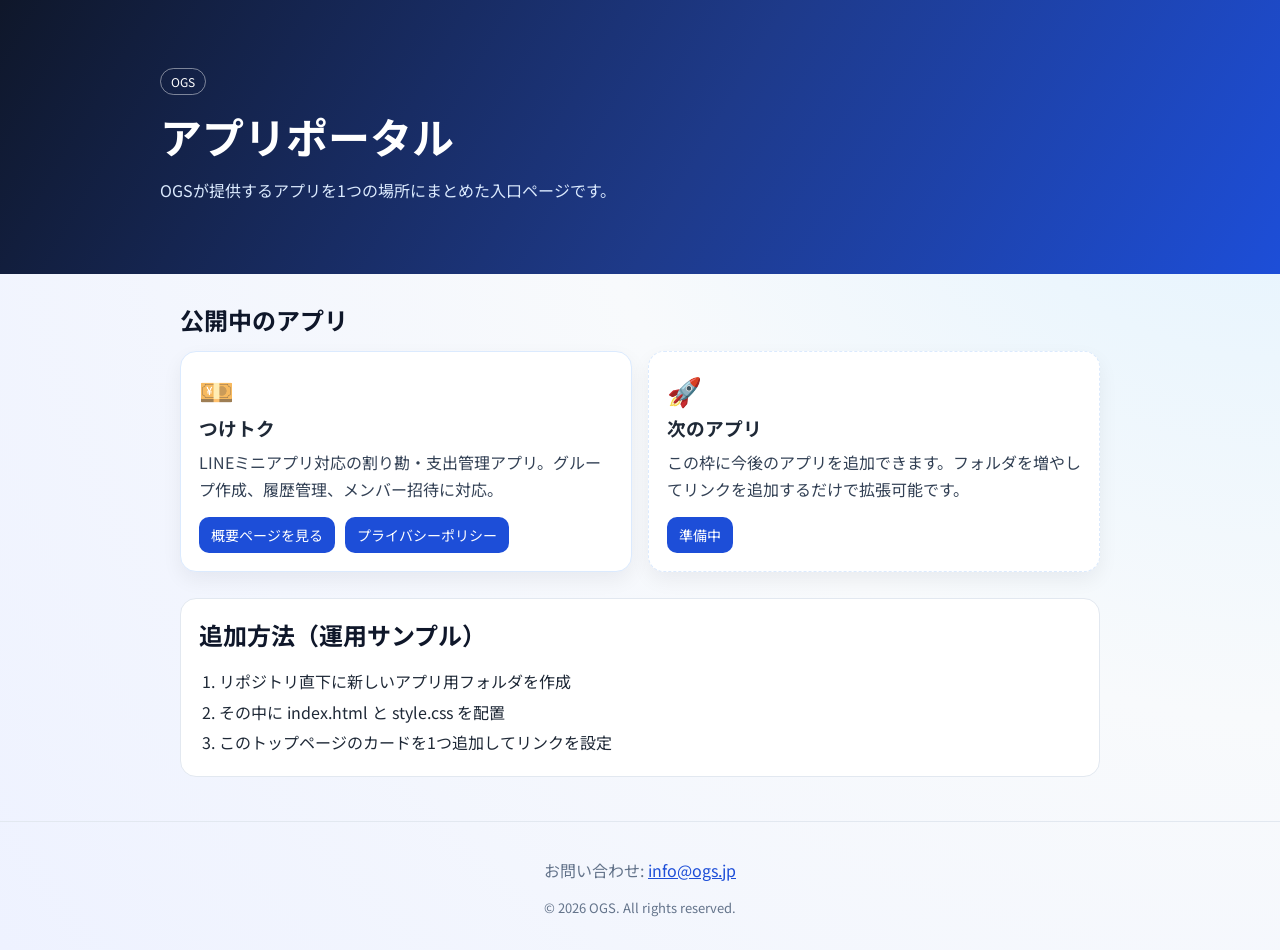
==== index.html @ 44abab16 "新規作成" ====
<!DOCTYPE html>
<html lang="ja">
<head>
  <meta charset="UTF-8">
  <meta name="viewport" content="width=device-width, initial-scale=1.0">
  <title>OGS Apps Portal</title>
  <link rel="stylesheet" href="style.css">
</head>
<body>
  <header class="hero">
    <div class="hero-inner">
      <p class="label">OGS</p>
      <h1>アプリポータル</h1>
      <p class="lead">OGSが提供するアプリを1つの場所にまとめた入口ページです。</p>
    </div>
  </header>

  <main>
    <section class="apps">
      <h2>公開中のアプリ</h2>
      <div class="app-grid">
        <article class="app-card">
          <div class="app-icon">💴</div>
          <h3>つけトク</h3>
          <p>LINEミニアプリ対応の割り勘・支出管理アプリ。グループ作成、履歴管理、メンバー招待に対応。</p>
          <div class="card-links">
            <a href="tsuketoku/index.html">概要ページを見る</a>
            <a href="tsuketoku/privacy.html">プライバシーポリシー</a>
          </div>
        </article>

        <article class="app-card placeholder">
          <div class="app-icon">🚀</div>
          <h3>次のアプリ</h3>
          <p>この枠に今後のアプリを追加できます。フォルダを増やしてリンクを追加するだけで拡張可能です。</p>
          <div class="card-links">
            <a href="#" aria-disabled="true">準備中</a>
          </div>
        </article>
      </div>
    </section>

    <section class="howto">
      <h2>追加方法（運用サンプル）</h2>
      <ol>
        <li>リポジトリ直下に新しいアプリ用フォルダを作成</li>
        <li>その中に index.html と style.css を配置</li>
        <li>このトップページのカードを1つ追加してリンクを設定</li>
      </ol>
    </section>
  </main>

  <footer>
    <p>お問い合わせ: <a href="mailto:info@ogs.jp">info@ogs.jp</a></p>
    <p class="copy">&copy; 2026 OGS. All rights reserved.</p>
  </footer>
</body>
</html>
---- style.css ----
@import url('https://fonts.googleapis.com/css2?family=Noto+Sans+JP:wght@400;600;700&display=swap');

* {
  box-sizing: border-box;
}

body {
  margin: 0;
  font-family: 'Noto Sans JP', sans-serif;
  color: #1f2937;
  background: radial-gradient(circle at top right, #e0f2fe 0%, #f8fafc 45%, #eef2ff 100%);
  min-height: 100vh;
}

.hero {
  background: linear-gradient(120deg, #0f172a 0%, #1e3a8a 55%, #1d4ed8 100%);
  color: #fff;
  padding: 56px 20px;
}

.hero-inner {
  max-width: 960px;
  margin: 0 auto;
}

.label {
  display: inline-block;
  padding: 4px 10px;
  border: 1px solid rgba(255, 255, 255, 0.45);
  border-radius: 999px;
  margin-bottom: 10px;
  font-size: 12px;
}

.hero h1 {
  margin: 0;
  font-size: 42px;
}

.lead {
  margin-top: 12px;
  max-width: 700px;
  color: #dbeafe;
}

main {
  max-width: 960px;
  margin: 0 auto;
  padding: 28px 20px 44px;
}

h2 {
  margin: 0 0 14px;
  color: #0f172a;
}

.app-grid {
  display: grid;
  grid-template-columns: repeat(auto-fit, minmax(260px, 1fr));
  gap: 16px;
}

.app-card {
  background: #ffffff;
  border: 1px solid #dbeafe;
  border-radius: 16px;
  padding: 18px;
  box-shadow: 0 8px 20px rgba(15, 23, 42, 0.06);
}

.app-card h3 {
  margin: 4px 0 8px;
}

.app-icon {
  font-size: 28px;
}

.app-card p {
  margin: 0 0 14px;
  line-height: 1.7;
  color: #334155;
}

.card-links {
  display: flex;
  gap: 10px;
  flex-wrap: wrap;
}

.card-links a {
  text-decoration: none;
  background: #1d4ed8;
  color: #fff;
  padding: 8px 12px;
  border-radius: 10px;
  font-size: 14px;
}

.card-links a:hover {
  background: #1e40af;
}

.placeholder {
  border-style: dashed;
}

.howto {
  margin-top: 26px;
  background: #ffffff;
  border: 1px solid #e2e8f0;
  border-radius: 16px;
  padding: 18px;
}

.howto ol {
  margin: 0;
  padding-left: 20px;
  line-height: 1.9;
}

footer {
  border-top: 1px solid #e2e8f0;
  text-align: center;
  padding: 20px;
  color: #64748b;
}

footer a {
  color: #1d4ed8;
}

.copy {
  margin-top: 8px;
  font-size: 13px;
}

@media (max-width: 640px) {
  .hero h1 {
    font-size: 32px;
  }

  .lead {
    font-size: 14px;
  }
}
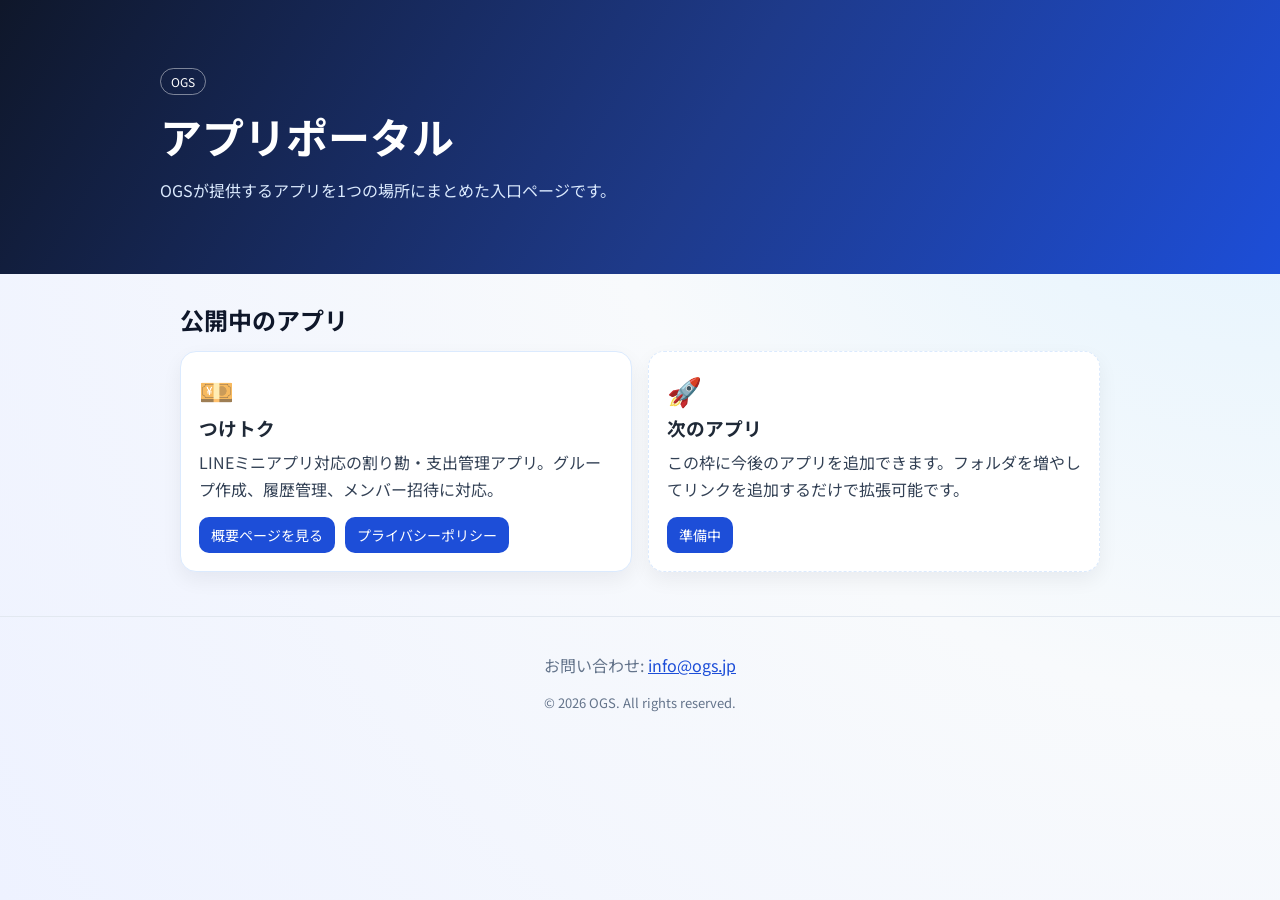
==== commit bb70be0c: "小変更" ====
--- a/index.html
+++ b/index.html
@@ -40,14 +40,6 @@
       </div>
     </section>
 
-    <section class="howto">
-      <h2>追加方法（運用サンプル）</h2>
-      <ol>
-        <li>リポジトリ直下に新しいアプリ用フォルダを作成</li>
-        <li>その中に index.html と style.css を配置</li>
-        <li>このトップページのカードを1つ追加してリンクを設定</li>
-      </ol>
-    </section>
   </main>
 
   <footer>
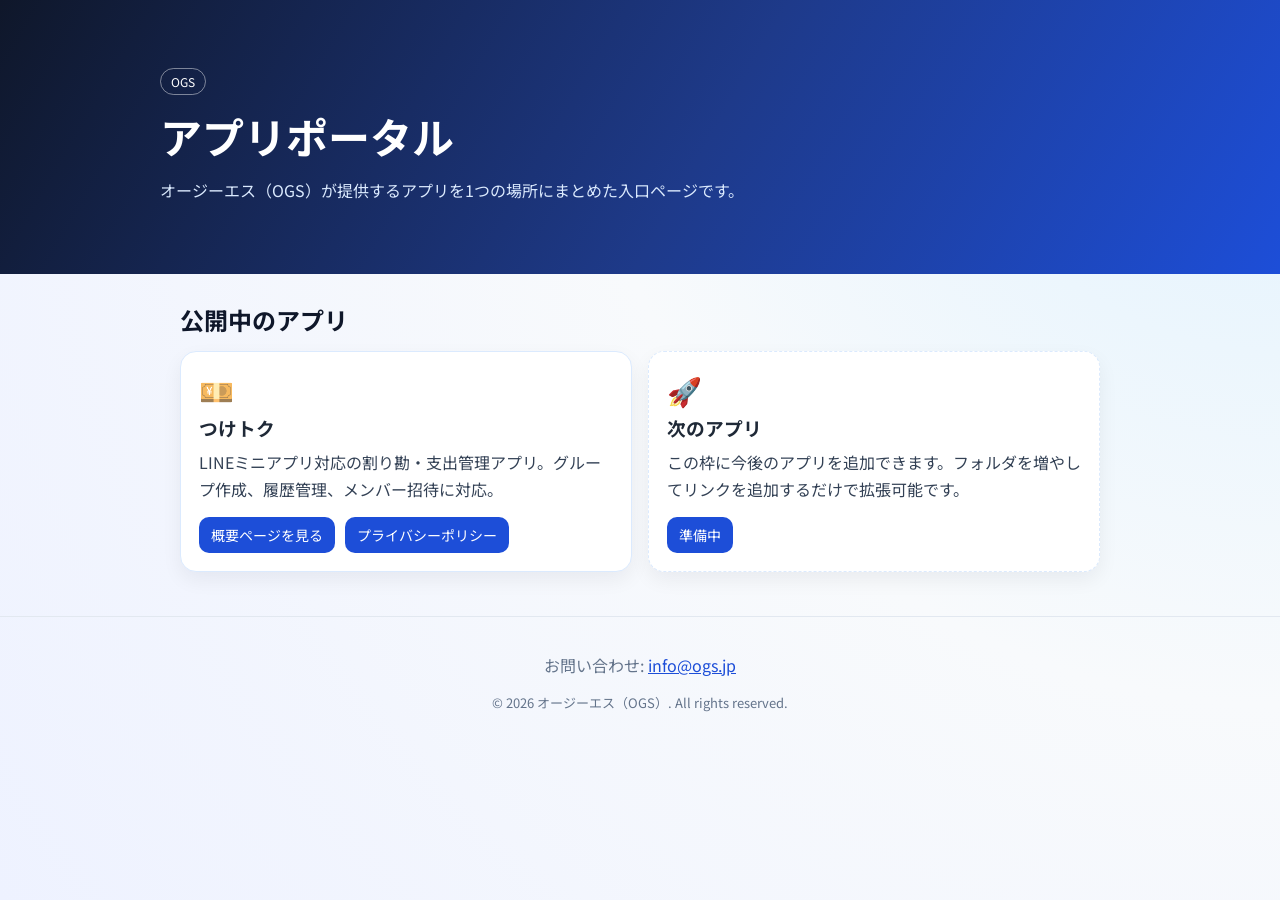
==== commit 056d244b: "カスタマーサポートページ追加" ====
--- a/index.html
+++ b/index.html
@@ -11,7 +11,7 @@
     <div class="hero-inner">
       <p class="label">OGS</p>
       <h1>アプリポータル</h1>
-      <p class="lead">OGSが提供するアプリを1つの場所にまとめた入口ページです。</p>
+      <p class="lead">オージーエス（OGS）が提供するアプリを1つの場所にまとめた入口ページです。</p>
     </div>
   </header>
 
@@ -44,7 +44,7 @@
 
   <footer>
     <p>お問い合わせ: <a href="mailto:info@ogs.jp">info@ogs.jp</a></p>
-    <p class="copy">&copy; 2026 OGS. All rights reserved.</p>
+    <p class="copy">&copy; 2026 オージーエス（OGS）. All rights reserved.</p>
   </footer>
 </body>
 </html>
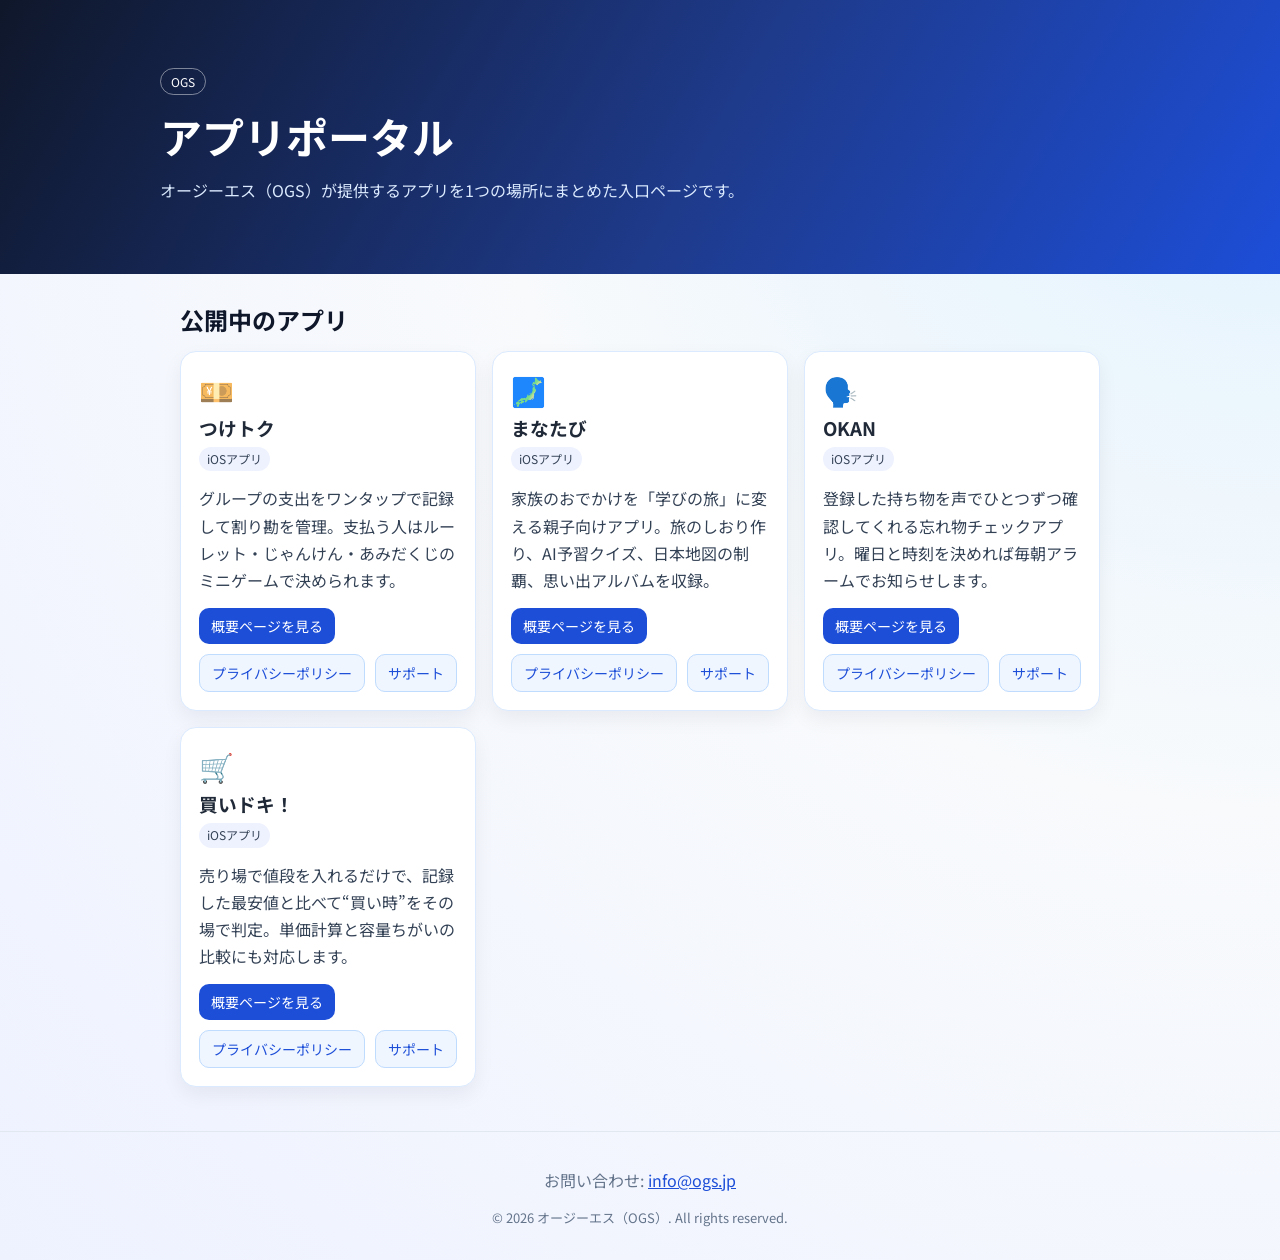
==== commit 53e280e2: "まなたび・OKAN・買いドキ！を追加、つけトクをiOSアプリ版に更新 - ポータルトップを4アプリのカード構成に刷新 - 新規3アプリの概要・プライバシーポリシー・サポートページを追加 - つけトクを" ====
--- a/index.html
+++ b/index.html
@@ -4,6 +4,7 @@
   <meta charset="UTF-8">
   <meta name="viewport" content="width=device-width, initial-scale=1.0">
   <title>OGS Apps Portal</title>
+  <meta name="description" content="オージーエス（OGS）が提供するiOSアプリの入口ページ。各アプリの概要・プライバシーポリシー・カスタマーサポートへご案内します。">
   <link rel="stylesheet" href="style.css">
 </head>
 <body>
@@ -22,19 +23,48 @@
         <article class="app-card">
           <div class="app-icon">💴</div>
           <h3>つけトク</h3>
-          <p>LINEミニアプリ対応の割り勘・支出管理アプリ。グループ作成、履歴管理、メンバー招待に対応。</p>
+          <p class="platform">iOSアプリ</p>
+          <p>グループの支出をワンタップで記録して割り勘を管理。支払う人はルーレット・じゃんけん・あみだくじのミニゲームで決められます。</p>
           <div class="card-links">
             <a href="tsuketoku/index.html">概要ページを見る</a>
             <a href="tsuketoku/privacy.html">プライバシーポリシー</a>
+            <a href="tsuketoku/support.html">サポート</a>
           </div>
         </article>
 
-        <article class="app-card placeholder">
-          <div class="app-icon">🚀</div>
-          <h3>次のアプリ</h3>
-          <p>この枠に今後のアプリを追加できます。フォルダを増やしてリンクを追加するだけで拡張可能です。</p>
+        <article class="app-card">
+          <div class="app-icon">🗾</div>
+          <h3>まなたび</h3>
+          <p class="platform">iOSアプリ</p>
+          <p>家族のおでかけを「学びの旅」に変える親子向けアプリ。旅のしおり作り、AI予習クイズ、日本地図の制覇、思い出アルバムを収録。</p>
           <div class="card-links">
-            <a href="#" aria-disabled="true">準備中</a>
+            <a href="manatabi/index.html">概要ページを見る</a>
+            <a href="manatabi/privacy.html">プライバシーポリシー</a>
+            <a href="manatabi/support.html">サポート</a>
+          </div>
+        </article>
+
+        <article class="app-card">
+          <div class="app-icon">🗣️</div>
+          <h3>OKAN</h3>
+          <p class="platform">iOSアプリ</p>
+          <p>登録した持ち物を声でひとつずつ確認してくれる忘れ物チェックアプリ。曜日と時刻を決めれば毎朝アラームでお知らせします。</p>
+          <div class="card-links">
+            <a href="okan/index.html">概要ページを見る</a>
+            <a href="okan/privacy.html">プライバシーポリシー</a>
+            <a href="okan/support.html">サポート</a>
+          </div>
+        </article>
+
+        <article class="app-card">
+          <div class="app-icon">🛒</div>
+          <h3>買いドキ！</h3>
+          <p class="platform">iOSアプリ</p>
+          <p>売り場で値段を入れるだけで、記録した最安値と比べて“買い時”をその場で判定。単価計算と容量ちがいの比較にも対応します。</p>
+          <div class="card-links">
+            <a href="kaidoki/index.html">概要ページを見る</a>
+            <a href="kaidoki/privacy.html">プライバシーポリシー</a>
+            <a href="kaidoki/support.html">サポート</a>
           </div>
         </article>
       </div>
--- a/style.css
+++ b/style.css
@@ -69,11 +69,22 @@
 }
 
 .app-card h3 {
-  margin: 4px 0 8px;
+  margin: 4px 0 4px;
 }
 
 .app-icon {
   font-size: 28px;
+}
+
+.platform {
+  display: inline-block;
+  margin: 0 0 8px;
+  padding: 2px 8px;
+  border-radius: 999px;
+  background: #eef2ff;
+  color: #3730a3;
+  font-size: 12px;
+  line-height: 1.6;
 }
 
 .app-card p {
@@ -99,6 +110,17 @@
 
 .card-links a:hover {
   background: #1e40af;
+}
+
+/* 2つ目以降のリンクは控えめな見た目にする */
+.card-links a:not(:first-child) {
+  background: #eff6ff;
+  color: #1d4ed8;
+  border: 1px solid #bfdbfe;
+}
+
+.card-links a:not(:first-child):hover {
+  background: #dbeafe;
 }
 
 .placeholder {
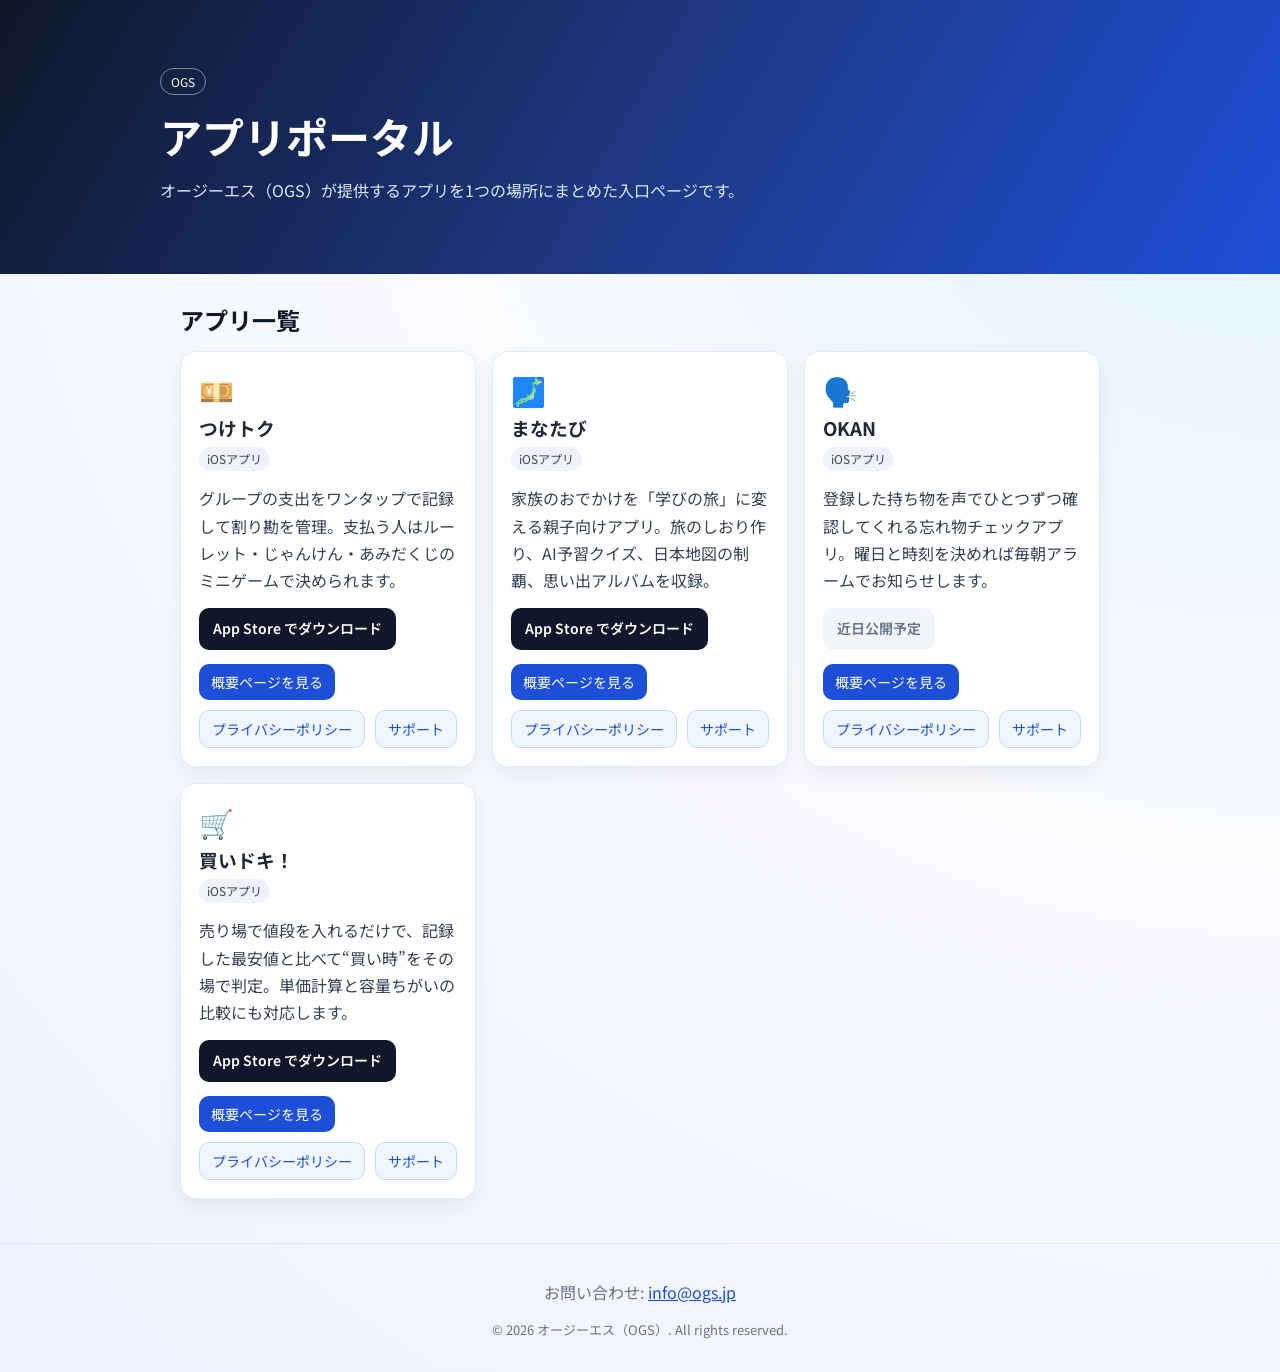
==== commit 8134d153: "App Storeリリースに合わせてダウンロード導線と提供開始日を更新 まなたび・つけトク・買いドキ！のApp Store公開に伴い、ポータルと各紹介ページにダウンロードボタンを追加し、提供開始日を実" ====
--- a/index.html
+++ b/index.html
@@ -18,13 +18,14 @@
 
   <main>
     <section class="apps">
-      <h2>公開中のアプリ</h2>
+      <h2>アプリ一覧</h2>
       <div class="app-grid">
         <article class="app-card">
           <div class="app-icon">💴</div>
           <h3>つけトク</h3>
           <p class="platform">iOSアプリ</p>
           <p>グループの支出をワンタップで記録して割り勘を管理。支払う人はルーレット・じゃんけん・あみだくじのミニゲームで決められます。</p>
+          <p class="store-row"><a class="store-link" href="https://apps.apple.com/jp/app/id6794844254" target="_blank" rel="noopener"> App Store でダウンロード</a></p>
           <div class="card-links">
             <a href="tsuketoku/index.html">概要ページを見る</a>
             <a href="tsuketoku/privacy.html">プライバシーポリシー</a>
@@ -37,6 +38,7 @@
           <h3>まなたび</h3>
           <p class="platform">iOSアプリ</p>
           <p>家族のおでかけを「学びの旅」に変える親子向けアプリ。旅のしおり作り、AI予習クイズ、日本地図の制覇、思い出アルバムを収録。</p>
+          <p class="store-row"><a class="store-link" href="https://apps.apple.com/jp/app/id6799847856" target="_blank" rel="noopener"> App Store でダウンロード</a></p>
           <div class="card-links">
             <a href="manatabi/index.html">概要ページを見る</a>
             <a href="manatabi/privacy.html">プライバシーポリシー</a>
@@ -49,6 +51,7 @@
           <h3>OKAN</h3>
           <p class="platform">iOSアプリ</p>
           <p>登録した持ち物を声でひとつずつ確認してくれる忘れ物チェックアプリ。曜日と時刻を決めれば毎朝アラームでお知らせします。</p>
+          <p class="store-row"><span class="coming">近日公開予定</span></p>
           <div class="card-links">
             <a href="okan/index.html">概要ページを見る</a>
             <a href="okan/privacy.html">プライバシーポリシー</a>
@@ -61,6 +64,7 @@
           <h3>買いドキ！</h3>
           <p class="platform">iOSアプリ</p>
           <p>売り場で値段を入れるだけで、記録した最安値と比べて“買い時”をその場で判定。単価計算と容量ちがいの比較にも対応します。</p>
+          <p class="store-row"><a class="store-link" href="https://apps.apple.com/jp/app/id6794790117" target="_blank" rel="noopener"> App Store でダウンロード</a></p>
           <div class="card-links">
             <a href="kaidoki/index.html">概要ページを見る</a>
             <a href="kaidoki/privacy.html">プライバシーポリシー</a>
--- a/style.css
+++ b/style.css
@@ -93,6 +93,38 @@
   color: #334155;
 }
 
+.store-row {
+  margin: 0 0 12px;
+}
+
+.store-link {
+  display: inline-flex;
+  align-items: center;
+  gap: 6px;
+  padding: 9px 14px;
+  border-radius: 10px;
+  background: #0f172a;
+  color: #fff;
+  text-decoration: none;
+  font-size: 14px;
+  font-weight: 600;
+}
+
+.store-link:hover {
+  background: #1e293b;
+}
+
+.coming {
+  display: inline-flex;
+  align-items: center;
+  padding: 9px 14px;
+  border-radius: 10px;
+  background: #f1f5f9;
+  color: #64748b;
+  font-size: 14px;
+  font-weight: 600;
+}
+
 .card-links {
   display: flex;
   gap: 10px;
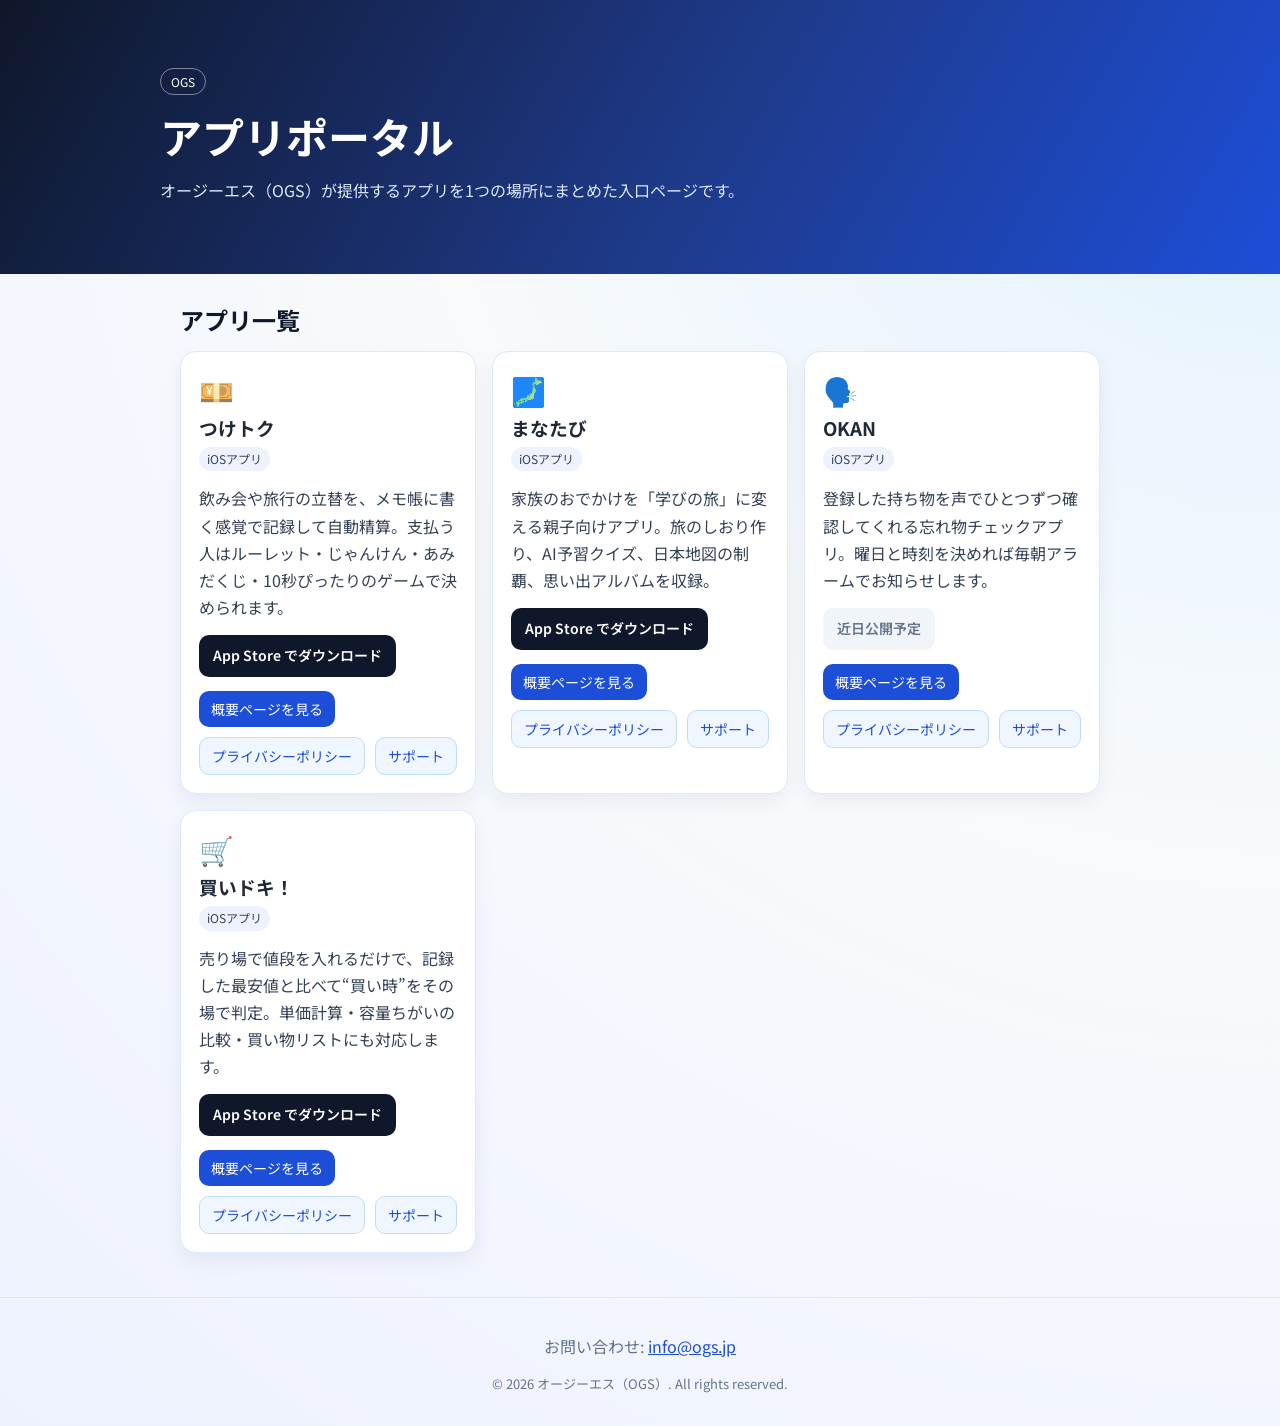
==== commit 014305b7: "3アプリの紹介・プライバシー・サポートを最新の実装に合わせて更新 つけトク： ・LINEログイン前提の記載をやめ、Apple ID でのサインインに差し替え ・グループチャット・わりかん（頭割り）・グ" ====
--- a/index.html
+++ b/index.html
@@ -24,7 +24,7 @@
           <div class="app-icon">💴</div>
           <h3>つけトク</h3>
           <p class="platform">iOSアプリ</p>
-          <p>グループの支出をワンタップで記録して割り勘を管理。支払う人はルーレット・じゃんけん・あみだくじのミニゲームで決められます。</p>
+          <p>飲み会や旅行の立替を、メモ帳に書く感覚で記録して自動精算。支払う人はルーレット・じゃんけん・あみだくじ・10秒ぴったりのゲームで決められます。</p>
           <p class="store-row"><a class="store-link" href="https://apps.apple.com/jp/app/id6794844254" target="_blank" rel="noopener"> App Store でダウンロード</a></p>
           <div class="card-links">
             <a href="tsuketoku/index.html">概要ページを見る</a>
@@ -63,7 +63,7 @@
           <div class="app-icon">🛒</div>
           <h3>買いドキ！</h3>
           <p class="platform">iOSアプリ</p>
-          <p>売り場で値段を入れるだけで、記録した最安値と比べて“買い時”をその場で判定。単価計算と容量ちがいの比較にも対応します。</p>
+          <p>売り場で値段を入れるだけで、記録した最安値と比べて“買い時”をその場で判定。単価計算・容量ちがいの比較・買い物リストにも対応します。</p>
           <p class="store-row"><a class="store-link" href="https://apps.apple.com/jp/app/id6794790117" target="_blank" rel="noopener"> App Store でダウンロード</a></p>
           <div class="card-links">
             <a href="kaidoki/index.html">概要ページを見る</a>
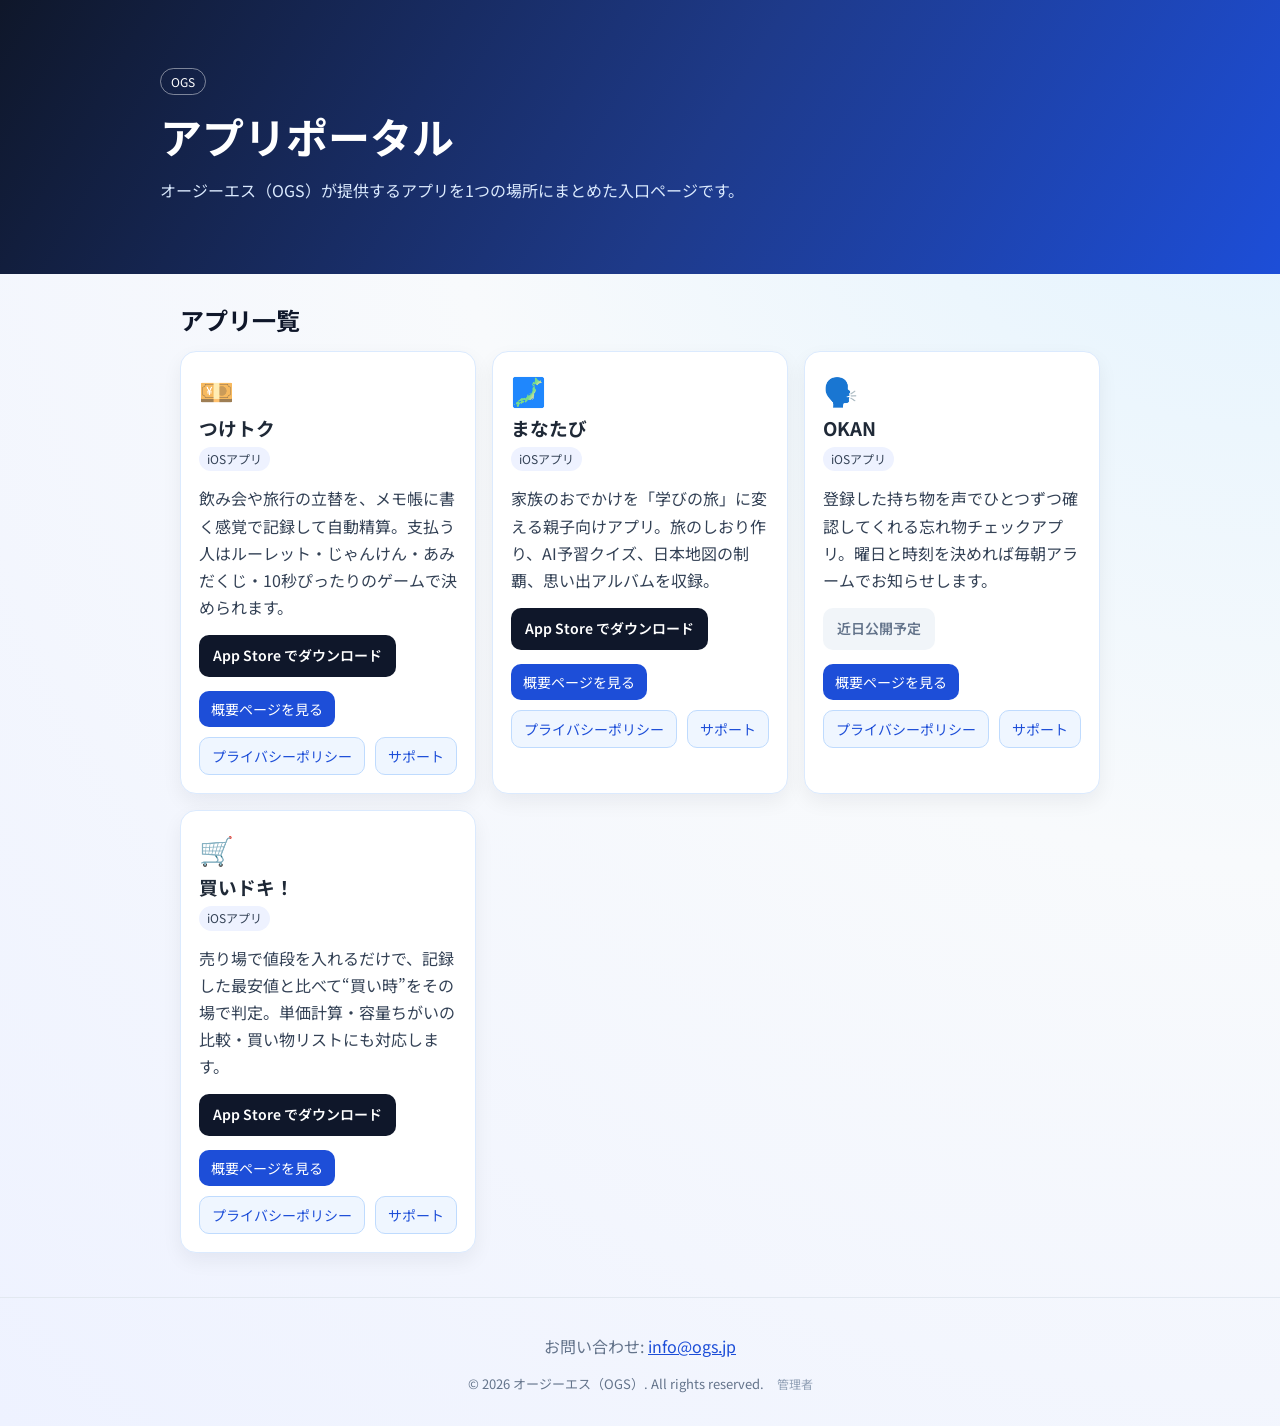
==== commit d7d405a1: "管理者ダッシュボード（各アプリの Azure 利用状況）を追加 - dashboard/ に ID・パスワードでログインする管理者専用ページを追加。静的サイトには秘密を置かず、認証と集計は OGS_D" ====
--- a/index.html
+++ b/index.html
@@ -78,7 +78,7 @@
 
   <footer>
     <p>お問い合わせ: <a href="mailto:info@ogs.jp">info@ogs.jp</a></p>
-    <p class="copy">&copy; 2026 オージーエス（OGS）. All rights reserved.</p>
+    <p class="copy">&copy; 2026 オージーエス（OGS）. All rights reserved. <a class="admin-link" href="dashboard/index.html" rel="nofollow">管理者</a></p>
   </footer>
 </body>
 </html>
--- a/style.css
+++ b/style.css
@@ -189,6 +189,19 @@
   font-size: 13px;
 }
 
+/* 管理者用ダッシュボードへの入口。目立たせない（ログインしないと何も見えない） */
+.admin-link {
+  margin-left: 10px;
+  color: #94a3b8;
+  font-size: 12px;
+  text-decoration: none;
+}
+
+.admin-link:hover {
+  color: #1d4ed8;
+  text-decoration: underline;
+}
+
 @media (max-width: 640px) {
   .hero h1 {
     font-size: 32px;
